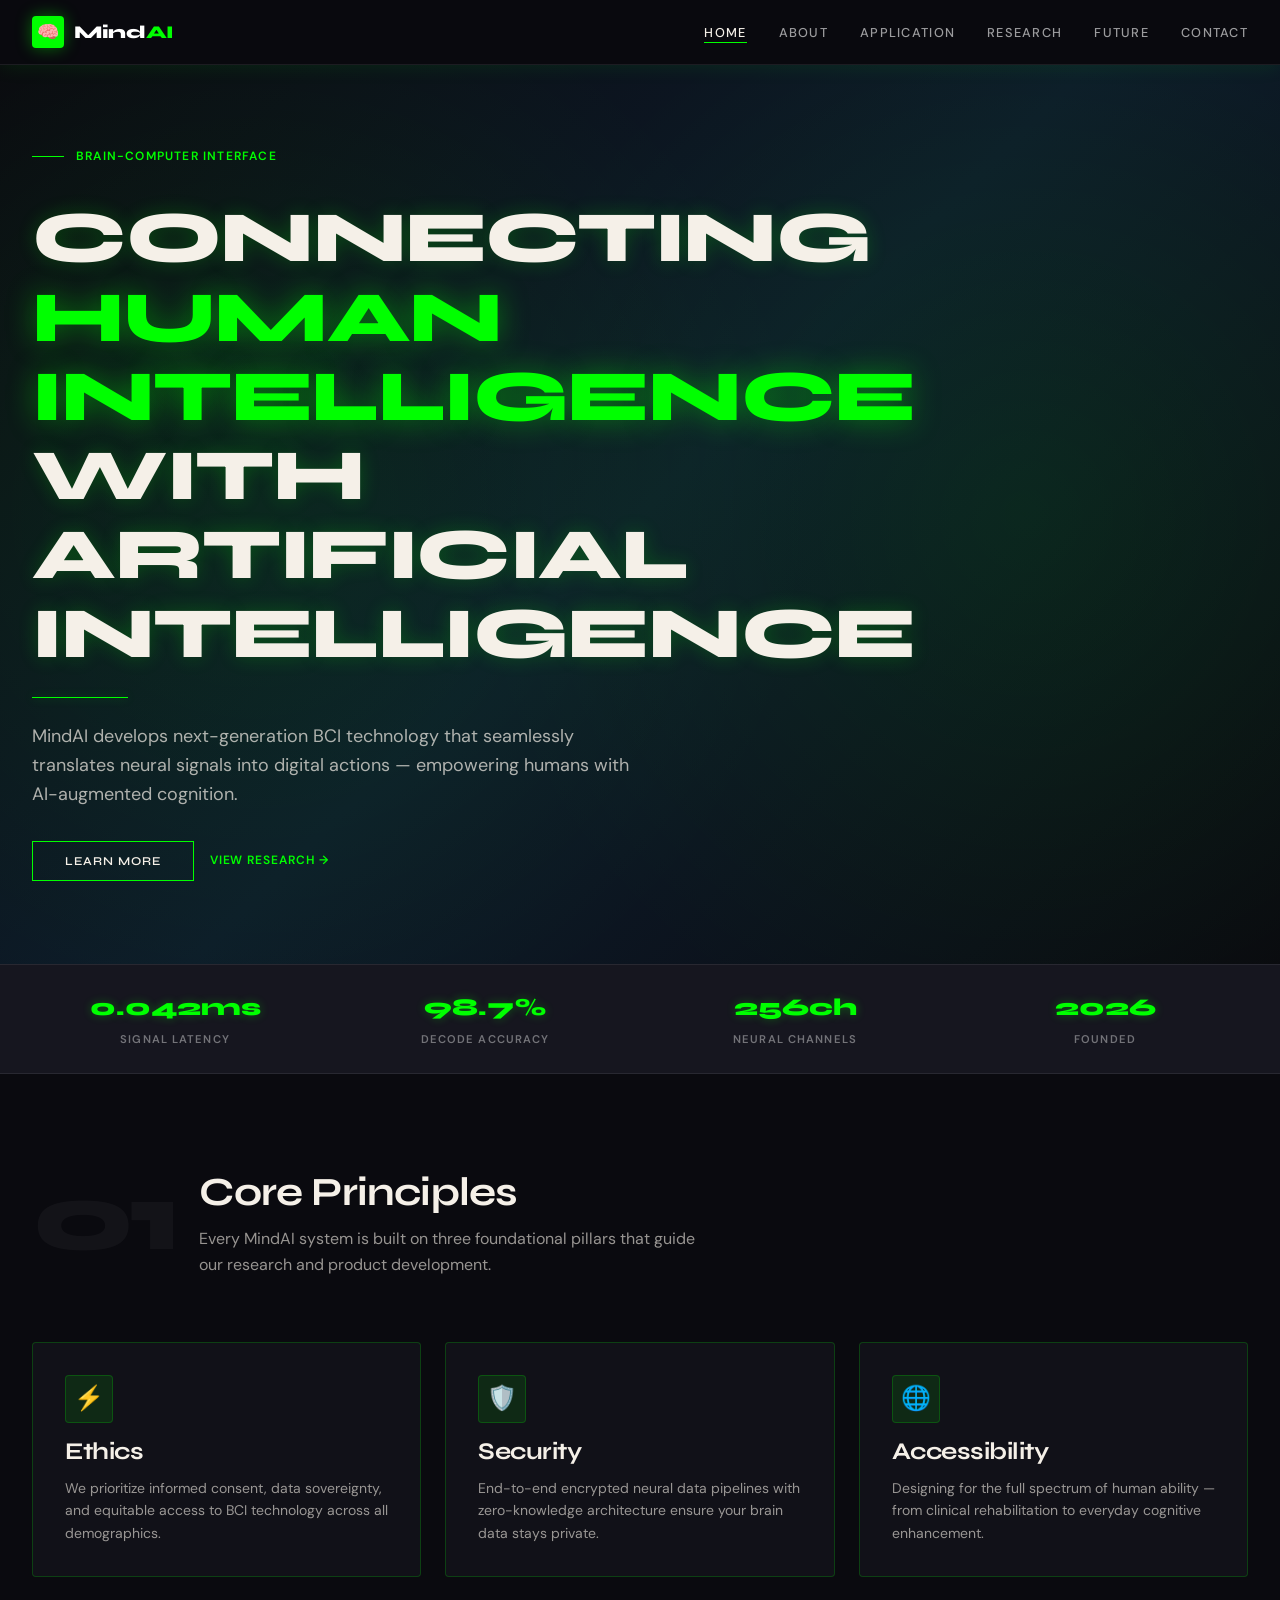
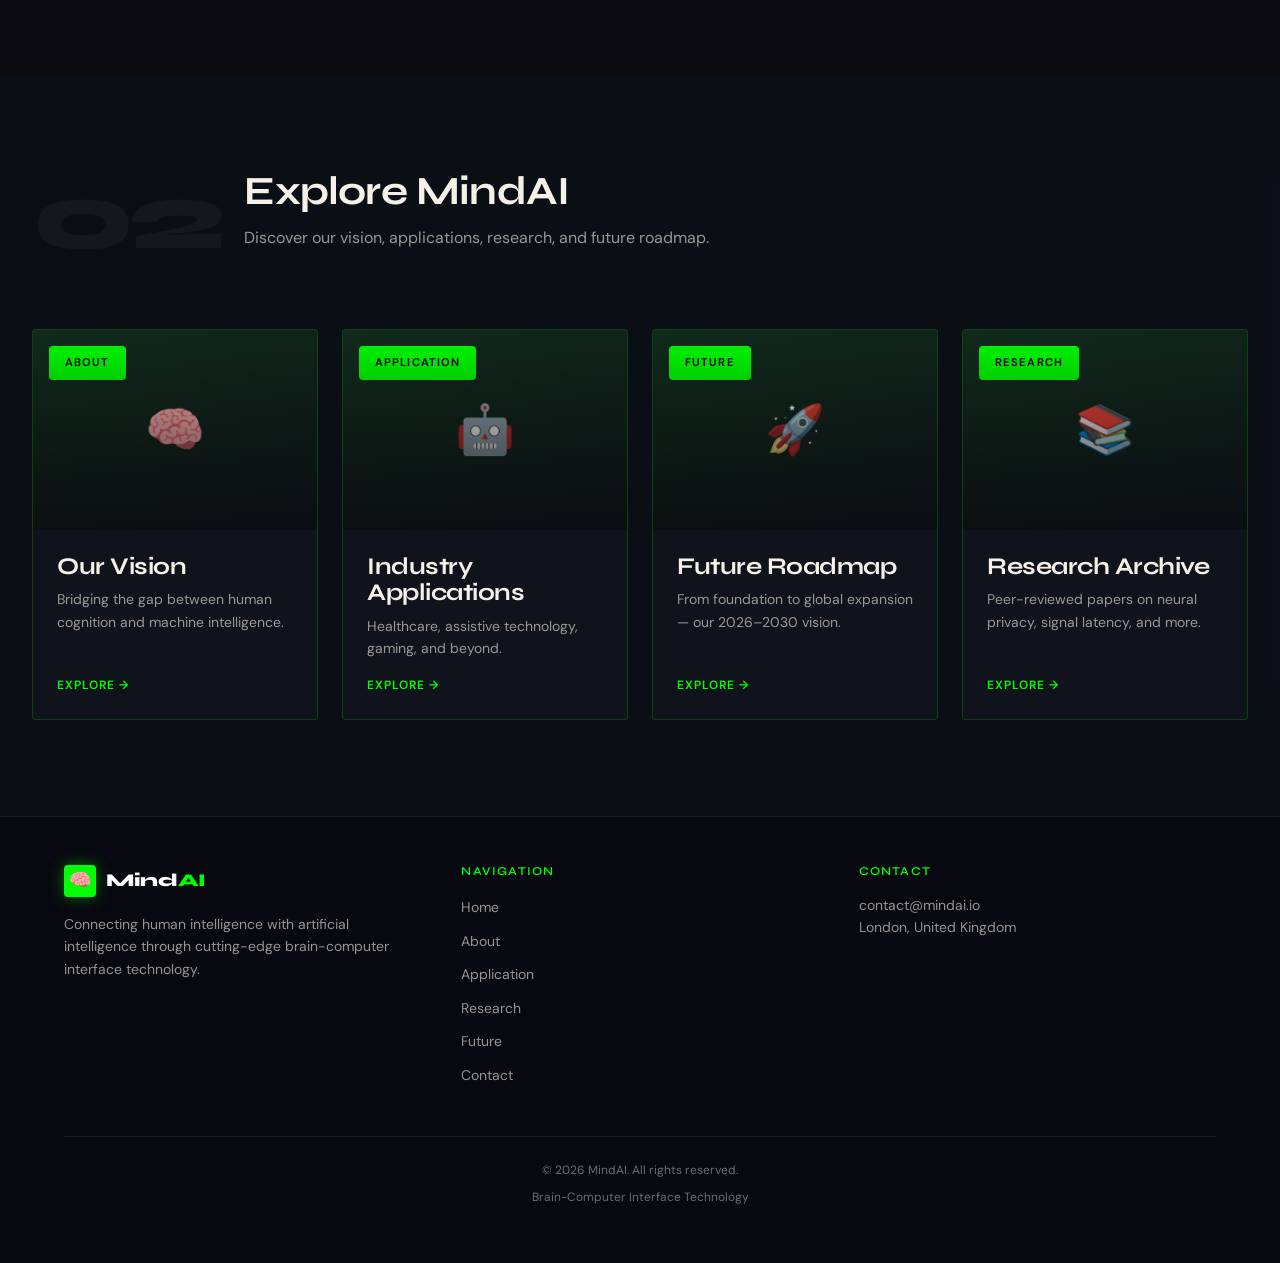
==== index.html @ e2acbb2c "first bci commit" ====
<!DOCTYPE html>
<html lang="en">

<head>
    <meta charset="UTF-8">
    <meta name="viewport" content="width=device-width, initial-scale=1.0">
    <title>MindAI - Home</title>
    <link
        href="https://fonts.googleapis.com/css2?family=Syne:wght@400;500;600;700;800&family=DM+Sans:ital,opsz,wght@0,9..40,300;0,9..40,400;0,9..40,500;0,9..40,600&display=swap"
        rel="stylesheet">
    <link rel="stylesheet" href="/css/shared.css">
    <link rel="stylesheet" href="/css/index.css">
</head>

<body>
    <!-- Navigation -->
    <nav>
        <a href="index.html" class="logo">
            <div class="logo-icon">🧠</div>
            <div class="logo-text">Mind<span class="green">AI</span></div>
        </a>
        <ul class="nav-links">
            <li><a href="index.html" class="active">Home</a></li>
            <li><a href="about.html">About</a></li>
            <li><a href="application.html">Application</a></li>
            <li><a href="research.html">Research</a></li>
            <li><a href="future.html">Future</a></li>
            <li><a href="contact.html">Contact</a></li>
        </ul>
    </nav>

    <!-- Hero Section -->
    <section class="hero">
        <div class="container">
            <div class="hero-label">
                <div class="hero-label-line"></div>
                <span class="hero-label-text">Brain-Computer Interface</span>
            </div>
            <h1 class="hero-title">
                CONNECTING<br>
                <span class="green">HUMAN INTELLIGENCE</span><br>
                WITH<br>
                ARTIFICIAL INTELLIGENCE
            </h1>
            <div class="hero-divider"></div>
            <p class="hero-subtitle">
                MindAI develops next-generation BCI technology that seamlessly translates neural signals into digital
                actions — empowering humans with AI-augmented cognition.
            </p>
            <div class="hero-buttons">
                <a href="about.html"><button class="btn-signal">Learn More</button></a>
                <a href="research.html" class="hero-btn-secondary">View Research →</a>
            </div>
        </div>
    </section>

    <!-- Stats Bar -->
    <div class="stats-bar">
        <div class="container">
            <div class="stats-grid">
                <div class="stat-item">
                    <div class="stat-value">0.042ms</div>
                    <div class="stat-label">Signal Latency</div>
                </div>
                <div class="stat-item">
                    <div class="stat-value">98.7%</div>
                    <div class="stat-label">Decode Accuracy</div>
                </div>
                <div class="stat-item">
                    <div class="stat-value">256ch</div>
                    <div class="stat-label">Neural Channels</div>
                </div>
                <div class="stat-item">
                    <div class="stat-value">2026</div>
                    <div class="stat-label">Founded</div>
                </div>
            </div>
        </div>
    </div>

    <!-- Principles Section -->
    <section class="principles">
        <div class="container">
            <div class="section-header">
                <span class="section-number">01</span>
                <div class="section-header-content">
                    <h2>Core Principles</h2>
                    <p>Every MindAI system is built on three foundational pillars that guide our research and product
                        development.</p>
                </div>
            </div>
            <div class="principles-grid">
                <div class="principle-card">
                    <div class="principle-icon">⚡</div>
                    <h3>Ethics</h3>
                    <p>We prioritize informed consent, data sovereignty, and equitable access to BCI technology across
                        all demographics.</p>
                </div>
                <div class="principle-card">
                    <div class="principle-icon">🛡️</div>
                    <h3>Security</h3>
                    <p>End-to-end encrypted neural data pipelines with zero-knowledge architecture ensure your brain
                        data stays private.</p>
                </div>
                <div class="principle-card">
                    <div class="principle-icon">🌐</div>
                    <h3>Accessibility</h3>
                    <p>Designing for the full spectrum of human ability — from clinical rehabilitation to everyday
                        cognitive enhancement.</p>
                </div>
            </div>
        </div>
    </section>

    <!-- Preview Cards Section -->
    <section class="preview-section">
        <div class="container">
            <div class="section-header">
                <span class="section-number">02</span>
                <div class="section-header-content">
                    <h2>Explore MindAI</h2>
                    <p>Discover our vision, applications, research, and future roadmap.</p>
                </div>
            </div>
            <div class="preview-grid">
                <a href="about.html" class="preview-card">
                    <div class="preview-card-image">
                        🧠
                        <span class="preview-card-label">About</span>
                    </div>
                    <div class="preview-card-content">
                        <h3>Our Vision</h3>
                        <p>Bridging the gap between human cognition and machine intelligence.</p>
                        <div class="preview-card-link">Explore →</div>
                    </div>
                </a>
                <a href="application.html" class="preview-card">
                    <div class="preview-card-image">
                        🤖
                        <span class="preview-card-label">Application</span>
                    </div>
                    <div class="preview-card-content">
                        <h3>Industry Applications</h3>
                        <p>Healthcare, assistive technology, gaming, and beyond.</p>
                        <div class="preview-card-link">Explore →</div>
                    </div>
                </a>
                <a href="future.html" class="preview-card">
                    <div class="preview-card-image">
                        🚀
                        <span class="preview-card-label">Future</span>
                    </div>
                    <div class="preview-card-content">
                        <h3>Future Roadmap</h3>
                        <p>From foundation to global expansion — our 2026–2030 vision.</p>
                        <div class="preview-card-link">Explore →</div>
                    </div>
                </a>
                <a href="research.html" class="preview-card">
                    <div class="preview-card-image">
                        📚
                        <span class="preview-card-label">Research</span>
                    </div>
                    <div class="preview-card-content">
                        <h3>Research Archive</h3>
                        <p>Peer-reviewed papers on neural privacy, signal latency, and more.</p>
                        <div class="preview-card-link">Explore →</div>
                    </div>
                </a>
            </div>
        </div>
    </section>

    <!-- Footer -->
    <footer>
        <div class="container">
            <div class="footer-content">
                <div class="footer-section">
                    <div style="display: flex; align-items: center; gap: 0.625rem; margin-bottom: 1rem;">
                        <div class="logo-icon">🧠</div>
                        <div class="logo-text">Mind<span class="green">AI</span></div>
                    </div>
                    <p>Connecting human intelligence with artificial intelligence through cutting-edge brain-computer
                        interface technology.</p>
                </div>
                <div class="footer-section">
                    <h4>Navigation</h4>
                    <ul>
                        <li><a href="index.html">Home</a></li>
                        <li><a href="about.html">About</a></li>
                        <li><a href="application.html">Application</a></li>
                        <li><a href="research.html">Research</a></li>
                        <li><a href="future.html">Future</a></li>
                        <li><a href="contact.html">Contact</a></li>
                    </ul>
                </div>
                <div class="footer-section">
                    <h4>Contact</h4>
                    <p>contact@mindai.io</p>
                    <p>London, United Kingdom</p>
                </div>
            </div>
            <div class="footer-bottom">
                <p>© 2026 MindAI. All rights reserved.</p>
                <p>Brain-Computer Interface Technology</p>
            </div>
        </div>
    </footer>


</body>

</html>
---- css/shared.css ----
/* 
 * MindAI BCI — Shared Stylesheet
 * Common styles: Navigation, Footer, Typography, Colors, Animations
 * Color scheme: Green (#00ff00) & Black
 */

* {
    margin: 0;
    padding: 0;
    box-sizing: border-box;
}

html {
    scroll-behavior: smooth;
}

body {
    font-family: 'DM Sans', 'Arial', sans-serif;
    background: #0a0a0f;
    color: #f5f0e8;
    line-height: 1.6;
    overflow-x: hidden;
}

/* Typography */
h1, h2, h3, h4, h5, h6 {
    font-family: 'Syne', 'Arial Black', sans-serif;
    font-weight: 700;
    letter-spacing: -0.02em;
    line-height: 1.1;
}

h1 { font-size: 3.5rem; }
h2 { font-size: 2.5rem; }
h3 { font-size: 1.5rem; }

/* Navigation */
nav {
    position: fixed;
    top: 0;
    left: 0;
    right: 0;
    z-index: 100;
    background: rgba(10, 10, 15, 0.95);
    backdrop-filter: blur(12px);
    border-bottom: 1px solid rgba(255, 255, 255, 0.08);
    padding: 1rem 2rem;
    display: flex;
    justify-content: space-between;
    align-items: center;
    box-shadow: 0 0 20px rgba(0, 255, 0, 0.1);
}

.logo {
    display: flex;
    align-items: center;
    gap: 0.625rem;
    text-decoration: none;
    transition: all 0.3s ease;
}

.logo:hover {
    transform: scale(1.05);
}

.logo-icon {
    width: 2rem;
    height: 2rem;
    background: #00ff00;
    border-radius: 0.25rem;
    display: flex;
    align-items: center;
    justify-content: center;
    font-size: 1.125rem;
    color: #000;
    box-shadow: 0 0 16px rgba(0, 255, 0, 0.4);
}

.logo-text {
    font-family: 'Syne', sans-serif;
    font-size: 1.125rem;
    font-weight: 800;
    letter-spacing: -0.02em;
    color: #fff;
}

.logo-text .green {
    color: #00ff00;
}

.nav-links {
    display: flex;
    gap: 2rem;
    list-style: none;
}

.nav-links a {
    font-size: 0.8rem;
    font-weight: 500;
    letter-spacing: 0.1em;
    text-transform: uppercase;
    color: rgba(255, 255, 255, 0.6);
    text-decoration: none;
    transition: all 0.2s ease;
    position: relative;
}

.nav-links a::after {
    content: '';
    position: absolute;
    bottom: -2px;
    left: 0;
    width: 0;
    height: 1px;
    background: #00ff00;
    transition: width 0.3s ease;
}

.nav-links a:hover,
.nav-links a.active {
    color: #f5f0e8;
}

.nav-links a:hover::after,
.nav-links a.active::after {
    width: 100%;
}

/* Container */
.container {
    width: 100%;
    margin: 0 auto;
    padding: 0 2rem;
    max-width: 1280px;
}

@media (max-width: 1024px) {
    .container {
        padding: 0 1.5rem;
    }
}

@media (max-width: 640px) {
    .container {
        padding: 0 1rem;
    }
}

/* Utilities */
.section-number {
    font-family: 'Syne', sans-serif;
    font-size: 6rem;
    font-weight: 800;
    color: rgba(255, 255, 255, 0.04);
    line-height: 1;
    letter-spacing: -0.05em;
    pointer-events: none;
    user-select: none;
}

.thin-rule {
    width: 2rem;
    height: 1px;
    background: #00ff00;
}

.btn-signal {
    position: relative;
    overflow: hidden;
    background: transparent;
    border: 1px solid #00ff00;
    color: #f5f0e8;
    font-family: 'Syne', sans-serif;
    font-weight: 600;
    letter-spacing: 0.08em;
    text-transform: uppercase;
    font-size: 0.75rem;
    padding: 0.75rem 2rem;
    cursor: pointer;
    transition: all 0.3s ease;
}

.btn-signal::before {
    content: '';
    position: absolute;
    inset: 0;
    background: #00ff00;
    transform: scaleX(0);
    transform-origin: left;
    transition: transform 0.3s ease;
    z-index: -1;
}

.btn-signal:hover::before {
    transform: scaleX(1);
}

.btn-signal:hover {
    color: #000;
    box-shadow: 0 0 20px rgba(0, 255, 0, 0.4);
}

/* Card Lift */
.card-lift {
    transition: transform 0.3s ease, box-shadow 0.3s ease;
}

.card-lift:hover {
    transform: translateY(-4px);
    box-shadow: 0 20px 40px rgba(0, 0, 0, 0.4);
}

/* Animations */
@keyframes fadeUp {
    from {
        opacity: 0;
        transform: translateY(24px);
    }
    to {
        opacity: 1;
        transform: translateY(0);
    }
}

@keyframes glow {
    0%, 100% { text-shadow: 0 0 10px rgba(0, 255, 0, 0.3); }
    50% { text-shadow: 0 0 30px rgba(0, 255, 0, 0.6); }
}

.fade-up {
    animation: fadeUp 0.6s ease-out forwards;
}

.fade-up-delay-1 { animation-delay: 0.1s; opacity: 0; }
.fade-up-delay-2 { animation-delay: 0.2s; opacity: 0; }
.fade-up-delay-3 { animation-delay: 0.3s; opacity: 0; }

.glow {
    animation: glow 2s ease-in-out infinite;
}

/* Footer */
footer {
    background: #080810;
    border-top: 1px solid rgba(255, 255, 255, 0.08);
    padding: 3rem 2rem;
}

.footer-content {
    display: grid;
    grid-template-columns: repeat(auto-fit, minmax(250px, 1fr));
    gap: 2.5rem;
    margin-bottom: 2.5rem;
}

.footer-section h4 {
    font-size: 0.75rem;
    font-weight: 600;
    letter-spacing: 0.1em;
    text-transform: uppercase;
    color: #00ff00;
    margin-bottom: 1rem;
}

.footer-section p,
.footer-section a {
    font-size: 0.875rem;
    color: rgba(245, 240, 232, 0.6);
    text-decoration: none;
    transition: color 0.2s ease;
}

.footer-section a:hover {
    color: #00ff00;
}

.footer-section ul {
    list-style: none;
}

.footer-section li {
    margin-bottom: 0.5rem;
}

.footer-bottom {
    text-align: center;
    padding-top: 1.5rem;
    border-top: 1px solid rgba(255, 255, 255, 0.08);
    font-size: 0.75rem;
    color: rgba(255, 255, 255, 0.4);
}

.footer-bottom p {
    margin-bottom: 0.5rem;
}

/* Page Header Common */
.page-header {
    padding: 8rem 0 4rem;
    margin-top: 4rem;
}

.page-header-label {
    display: flex;
    align-items: center;
    gap: 0.75rem;
    margin-bottom: 1.5rem;
}

.page-header-label-line {
    width: 2rem;
    height: 1px;
    background: #00ff00;
}

.page-header-label-text {
    font-size: 0.75rem;
    font-weight: 600;
    letter-spacing: 0.1em;
    text-transform: uppercase;
    color: #00ff00;
}

.page-header h1 {
    margin-bottom: 1.5rem;
}

.page-header p {
    font-size: 1.125rem;
    max-width: 600px;
    color: rgba(245, 240, 232, 0.7);
}

/* Responsive */
@media (max-width: 768px) {
    nav {
        flex-direction: column;
        gap: 1rem;
        padding: 1rem;
    }

    .nav-links {
        gap: 1rem;
        font-size: 0.7rem;
    }

    h1 { font-size: 2.5rem; }
    h2 { font-size: 1.75rem; }
    h3 { font-size: 1.25rem; }

    .section-number {
        font-size: 4rem;
    }

    .page-header {
        padding: 6rem 0 2rem;
    }
}

@media (max-width: 480px) {
    body {
        font-size: 14px;
    }

    h1 { font-size: 1.75rem; }
    h2 { font-size: 1.25rem; }
    h3 { font-size: 1rem; }

    nav {
        padding: 0.75rem;
    }

    .nav-links {
        gap: 0.5rem;
        font-size: 0.65rem;
    }

    .container {
        padding: 0 0.75rem;
    }
}
---- css/index.css ----
/* 
 * Home Page — MindAI BCI
 * Sections: Hero, Stats bar, Principles, Preview cards
 */

/* Hero Section */
.hero {
    min-height: 100vh;
    display: flex;
    align-items: center;
    overflow: hidden;
    position: relative;
    margin-top: 4rem;
    padding: 2rem 0;
    background: linear-gradient(135deg, #0a0a0f 0%, #0d1b2a 50%, #0a0a0f 100%);
}

.hero::before {
    content: '';
    position: absolute;
    top: 0;
    left: 0;
    right: 0;
    bottom: 0;
    background: 
        radial-gradient(circle at 20% 50%, rgba(0, 255, 0, 0.08) 0%, transparent 50%),
        radial-gradient(circle at 80% 50%, rgba(0, 255, 0, 0.08) 0%, transparent 50%);
    pointer-events: none;
    z-index: 1;
}

.hero .container {
    position: relative;
    z-index: 2;
}

.hero-label {
    display: flex;
    align-items: center;
    gap: 0.75rem;
    margin-bottom: 2rem;
}

.hero-label-line {
    width: 2rem;
    height: 1px;
    background: #00ff00;
}

.hero-label-text {
    font-size: 0.75rem;
    font-weight: 600;
    letter-spacing: 0.1em;
    text-transform: uppercase;
    color: #00ff00;
}

.hero-title {
    font-size: 4.5rem;
    font-weight: 800;
    line-height: 1.1;
    margin-bottom: 1.5rem;
    text-shadow: 0 0 20px rgba(0, 255, 0, 0.2);
}

.hero-title .green {
    color: #00ff00;
    text-shadow: 0 0 30px rgba(0, 255, 0, 0.4);
}

.hero-divider {
    width: 6rem;
    height: 1px;
    background: #00ff00;
    margin: 1.5rem 0;
    box-shadow: 0 0 10px rgba(0, 255, 0, 0.4);
}

.hero-subtitle {
    font-size: 1.125rem;
    color: rgba(245, 240, 232, 0.7);
    margin-bottom: 2rem;
    max-width: 600px;
}

.hero-buttons {
    display: flex;
    gap: 1rem;
    flex-wrap: wrap;
}

.hero-btn-secondary {
    display: flex;
    align-items: center;
    gap: 0.5rem;
    font-size: 0.75rem;
    font-weight: 600;
    letter-spacing: 0.08em;
    text-transform: uppercase;
    color: #00ff00;
    background: transparent;
    border: none;
    cursor: pointer;
    transition: all 0.3s ease;
    text-decoration: none;
}

.hero-btn-secondary:hover {
    transform: translateX(4px);
    text-shadow: 0 0 10px rgba(0, 255, 0, 0.4);
}

/* Stats Bar */
.stats-bar {
    background: rgba(25, 25, 35, 0.8);
    border-top: 1px solid rgba(255, 255, 255, 0.08);
    border-bottom: 1px solid rgba(255, 255, 255, 0.08);
    padding: 1.5rem 0;
}

.stats-grid {
    display: grid;
    grid-template-columns: repeat(auto-fit, minmax(150px, 1fr));
    gap: 1.5rem;
    text-align: center;
}

.stat-item {
    padding: 0 1rem;
}

.stat-value {
    font-family: 'Syne', sans-serif;
    font-size: 1.5rem;
    font-weight: 800;
    color: #00ff00;
    margin-bottom: 0.25rem;
    text-shadow: 0 0 10px rgba(0, 255, 0, 0.3);
}

.stat-label {
    font-size: 0.7rem;
    font-weight: 600;
    letter-spacing: 0.1em;
    text-transform: uppercase;
    color: rgba(255, 255, 255, 0.4);
}

/* Principles Section */
.principles {
    padding: 6rem 0;
    background: #0a0a0f;
}

.section-header {
    display: flex;
    align-items: flex-start;
    gap: 1.5rem;
    margin-bottom: 4rem;
}

.section-header-content h2 {
    margin-bottom: 0.75rem;
}

.section-header-content p {
    font-size: 1rem;
    color: rgba(245, 240, 232, 0.6);
    max-width: 500px;
}

.principles-grid {
    display: grid;
    grid-template-columns: repeat(auto-fit, minmax(300px, 1fr));
    gap: 1.5rem;
}

.principle-card {
    background: rgba(25, 25, 35, 0.5);
    border: 1px solid rgba(0, 255, 0, 0.2);
    padding: 2rem;
    border-radius: 0.25rem;
    transition: all 0.3s ease;
}

.principle-card:hover {
    transform: translateY(-4px);
    box-shadow: 0 20px 40px rgba(0, 0, 0, 0.4), inset 0 0 20px rgba(0, 255, 0, 0.05);
    border-color: #00ff00;
}

.principle-icon {
    font-size: 1.5rem;
    width: 3rem;
    height: 3rem;
    display: flex;
    align-items: center;
    justify-content: center;
    background: rgba(0, 255, 0, 0.1);
    border: 1px solid rgba(0, 255, 0, 0.2);
    border-radius: 0.25rem;
    margin-bottom: 1rem;
    color: #00ff00;
}

.principle-card h3 {
    margin-bottom: 0.75rem;
    color: #f5f0e8;
}

.principle-card p {
    font-size: 0.875rem;
    color: rgba(245, 240, 232, 0.6);
    line-height: 1.6;
}

/* Preview Cards */
.preview-section {
    padding: 6rem 0;
    background: rgba(13, 27, 42, 0.3);
}

.preview-grid {
    display: grid;
    grid-template-columns: repeat(auto-fit, minmax(280px, 1fr));
    gap: 1.5rem;
}

.preview-card {
    background: rgba(25, 25, 35, 0.5);
    border: 1px solid rgba(0, 255, 0, 0.2);
    border-radius: 0.25rem;
    overflow: hidden;
    transition: all 0.3s ease;
    text-decoration: none;
    color: inherit;
    display: flex;
    flex-direction: column;
}

.preview-card:hover {
    transform: translateY(-4px);
    box-shadow: 0 20px 40px rgba(0, 0, 0, 0.4);
    border-color: #00ff00;
}

.preview-card-image {
    width: 100%;
    height: 200px;
    background: linear-gradient(135deg, rgba(0, 255, 0, 0.1), rgba(0, 255, 0, 0.05));
    display: flex;
    align-items: center;
    justify-content: center;
    font-size: 3rem;
    position: relative;
    overflow: hidden;
}

.preview-card-image::after {
    content: '';
    position: absolute;
    inset: 0;
    background: linear-gradient(to top, rgba(10, 10, 15, 0.8), transparent);
}

.preview-card-label {
    position: absolute;
    top: 1rem;
    left: 1rem;
    font-size: 0.7rem;
    font-weight: 600;
    letter-spacing: 0.1em;
    text-transform: uppercase;
    background: #00ff00;
    color: #000;
    padding: 0.5rem 1rem;
    border-radius: 0.25rem;
}

.preview-card-content {
    padding: 1.5rem;
    flex: 1;
    display: flex;
    flex-direction: column;
}

.preview-card h3 {
    margin-bottom: 0.5rem;
    color: #f5f0e8;
}

.preview-card p {
    font-size: 0.875rem;
    color: rgba(245, 240, 232, 0.6);
    margin-bottom: 1rem;
    flex: 1;
}

.preview-card-link {
    display: flex;
    align-items: center;
    gap: 0.5rem;
    font-size: 0.75rem;
    font-weight: 600;
    letter-spacing: 0.08em;
    text-transform: uppercase;
    color: #00ff00;
}

@media (max-width: 768px) {
    .hero-title {
        font-size: 2.5rem;
    }

    .section-header {
        flex-direction: column;
    }

    .stats-grid {
        grid-template-columns: repeat(2, 1fr);
    }
}
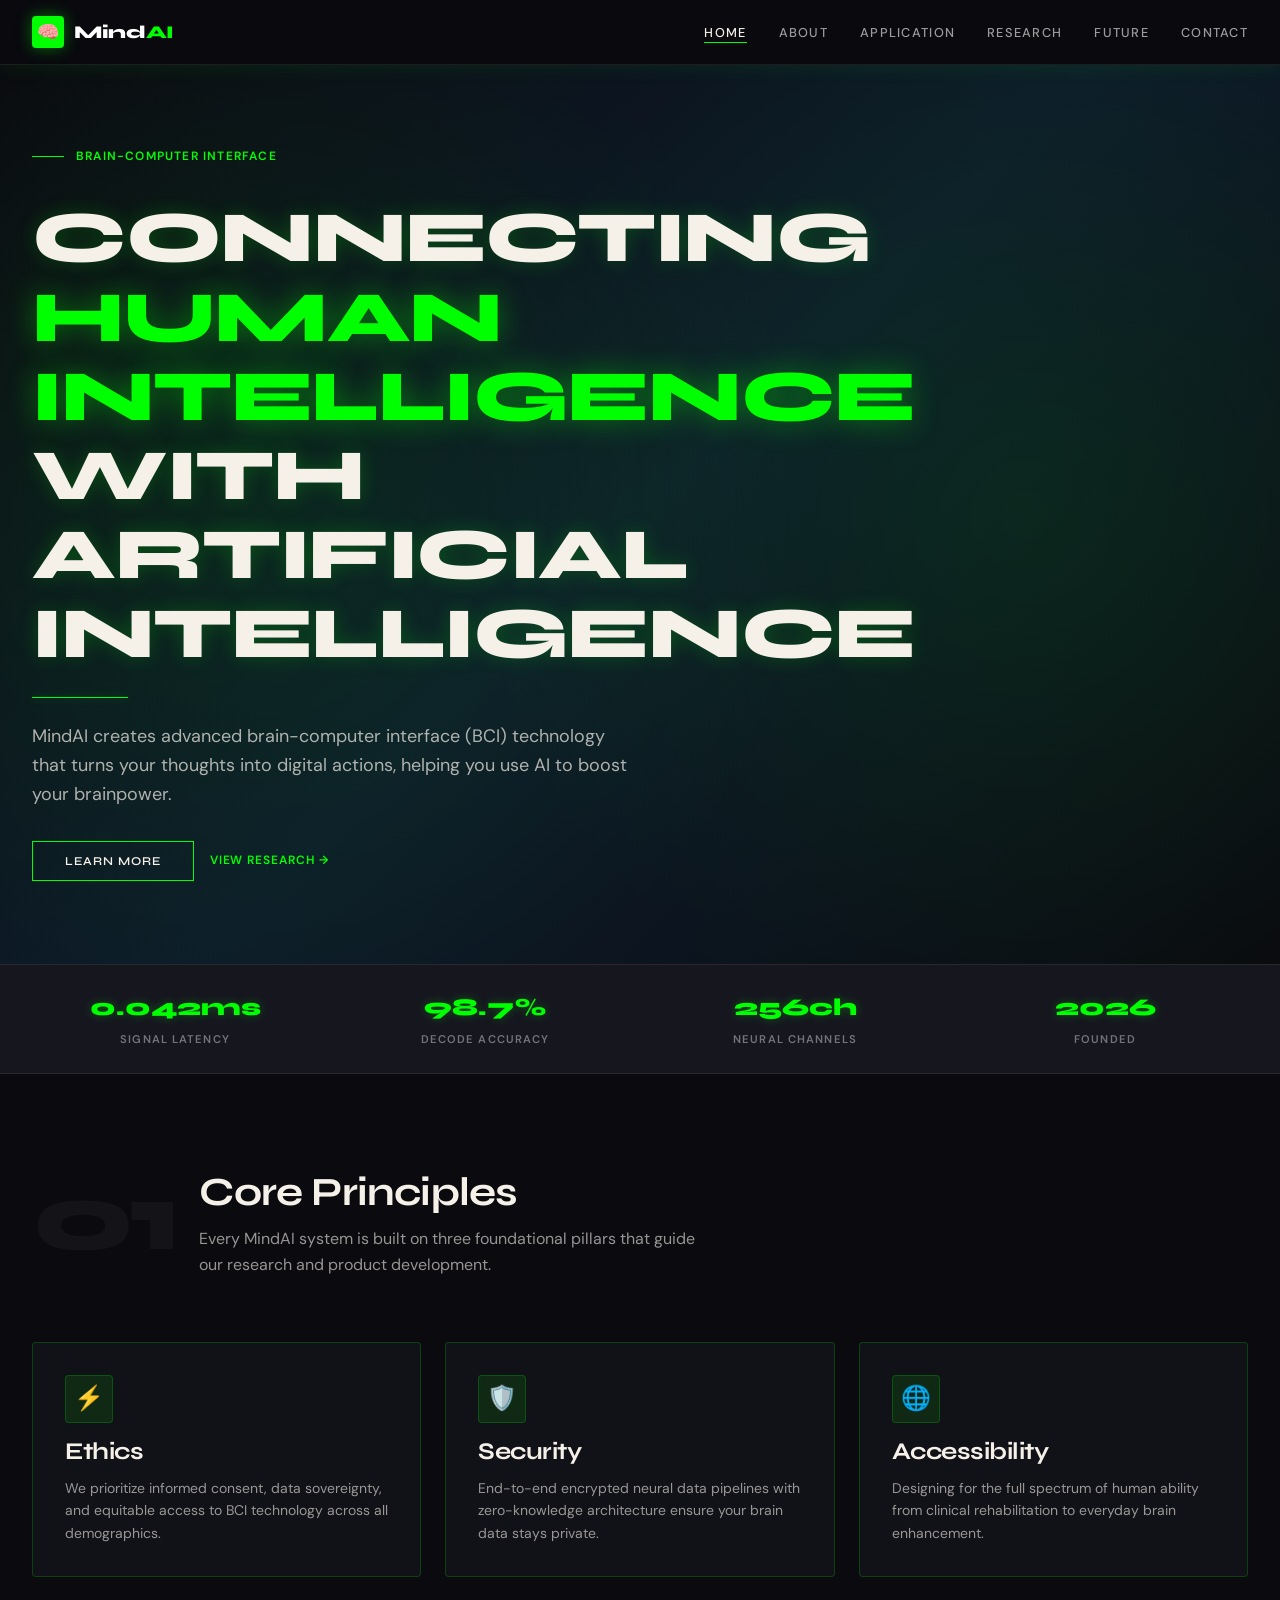
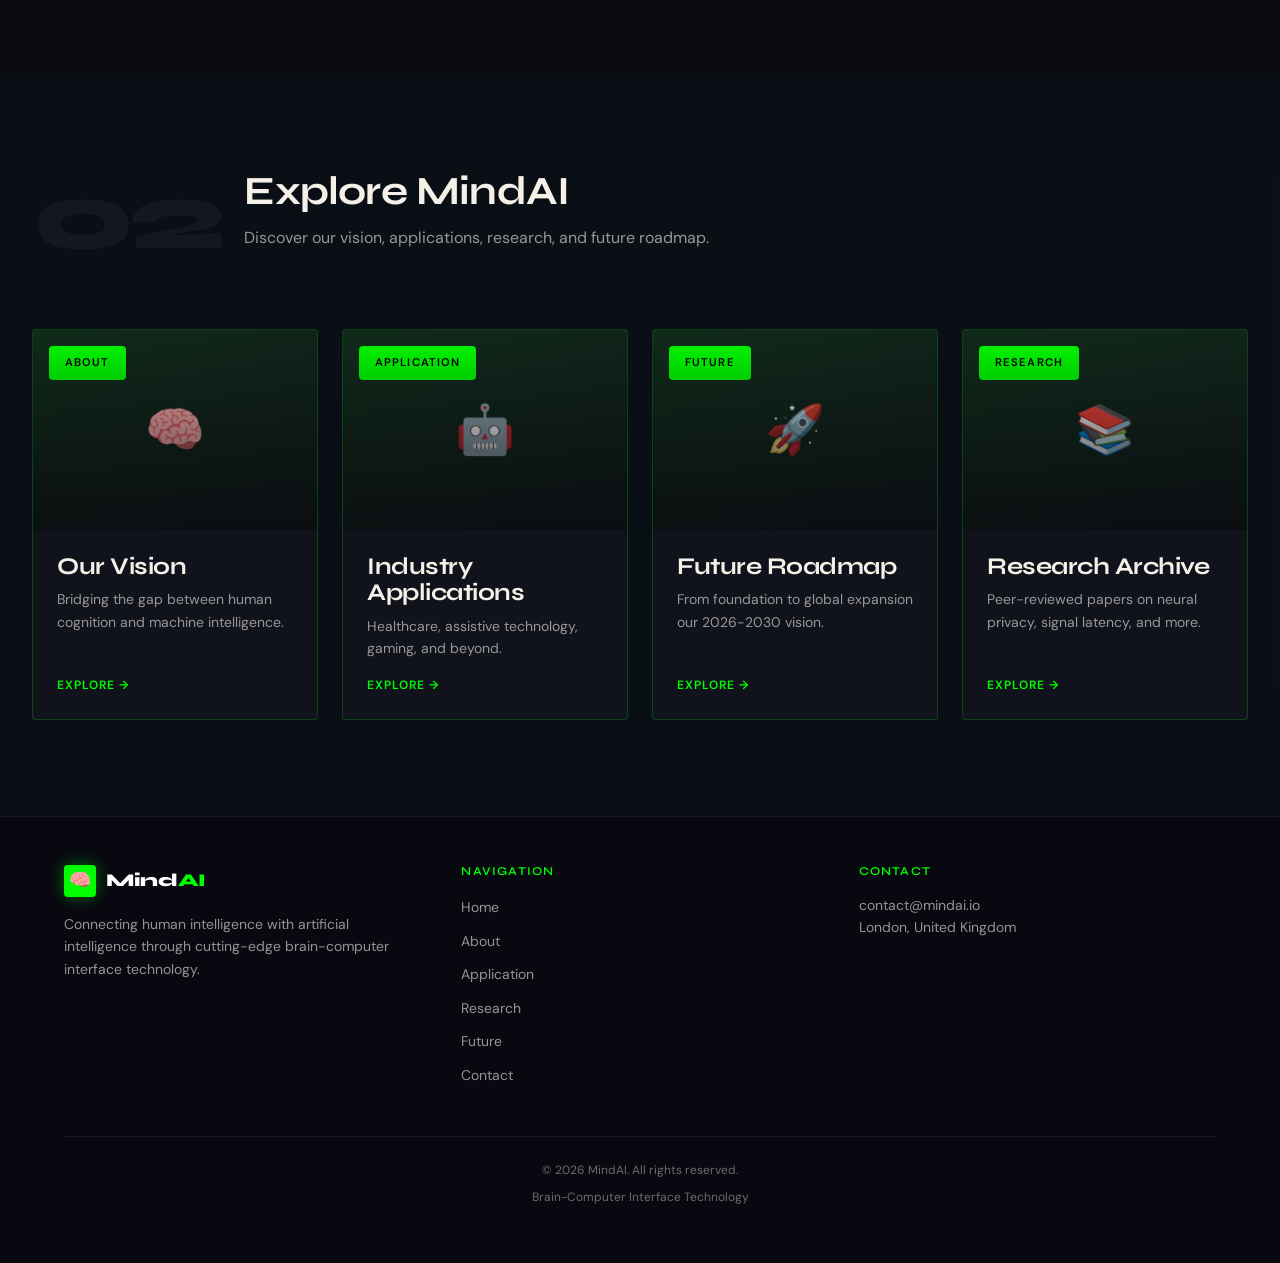
==== commit 77f78f58: "modification done" ====
--- a/index.html
+++ b/index.html
@@ -8,8 +8,8 @@
     <link
         href="https://fonts.googleapis.com/css2?family=Syne:wght@400;500;600;700;800&family=DM+Sans:ital,opsz,wght@0,9..40,300;0,9..40,400;0,9..40,500;0,9..40,600&display=swap"
         rel="stylesheet">
-    <link rel="stylesheet" href="/css/shared.css">
-    <link rel="stylesheet" href="/css/index.css">
+    <link rel="stylesheet" href="css/shared.css">
+    <link rel="stylesheet" href="css/index.css">
 </head>
 
 <body>
@@ -44,8 +44,7 @@
             </h1>
             <div class="hero-divider"></div>
             <p class="hero-subtitle">
-                MindAI develops next-generation BCI technology that seamlessly translates neural signals into digital
-                actions — empowering humans with AI-augmented cognition.
+               MindAI creates advanced brain-computer interface (BCI) technology that turns your thoughts into digital actions, helping you use AI to boost your brainpower.
             </p>
             <div class="hero-buttons">
                 <a href="about.html"><button class="btn-signal">Learn More</button></a>
@@ -105,8 +104,8 @@
                 <div class="principle-card">
                     <div class="principle-icon">🌐</div>
                     <h3>Accessibility</h3>
-                    <p>Designing for the full spectrum of human ability — from clinical rehabilitation to everyday
-                        cognitive enhancement.</p>
+                    <p>Designing for the full spectrum of human ability from clinical rehabilitation to everyday
+                        brain enhancement.</p>
                 </div>
             </div>
         </div>
@@ -152,7 +151,7 @@
                     </div>
                     <div class="preview-card-content">
                         <h3>Future Roadmap</h3>
-                        <p>From foundation to global expansion — our 2026–2030 vision.</p>
+                        <p>From foundation to global expansion our 2026-2030 vision.</p>
                         <div class="preview-card-link">Explore →</div>
                     </div>
                 </a>
